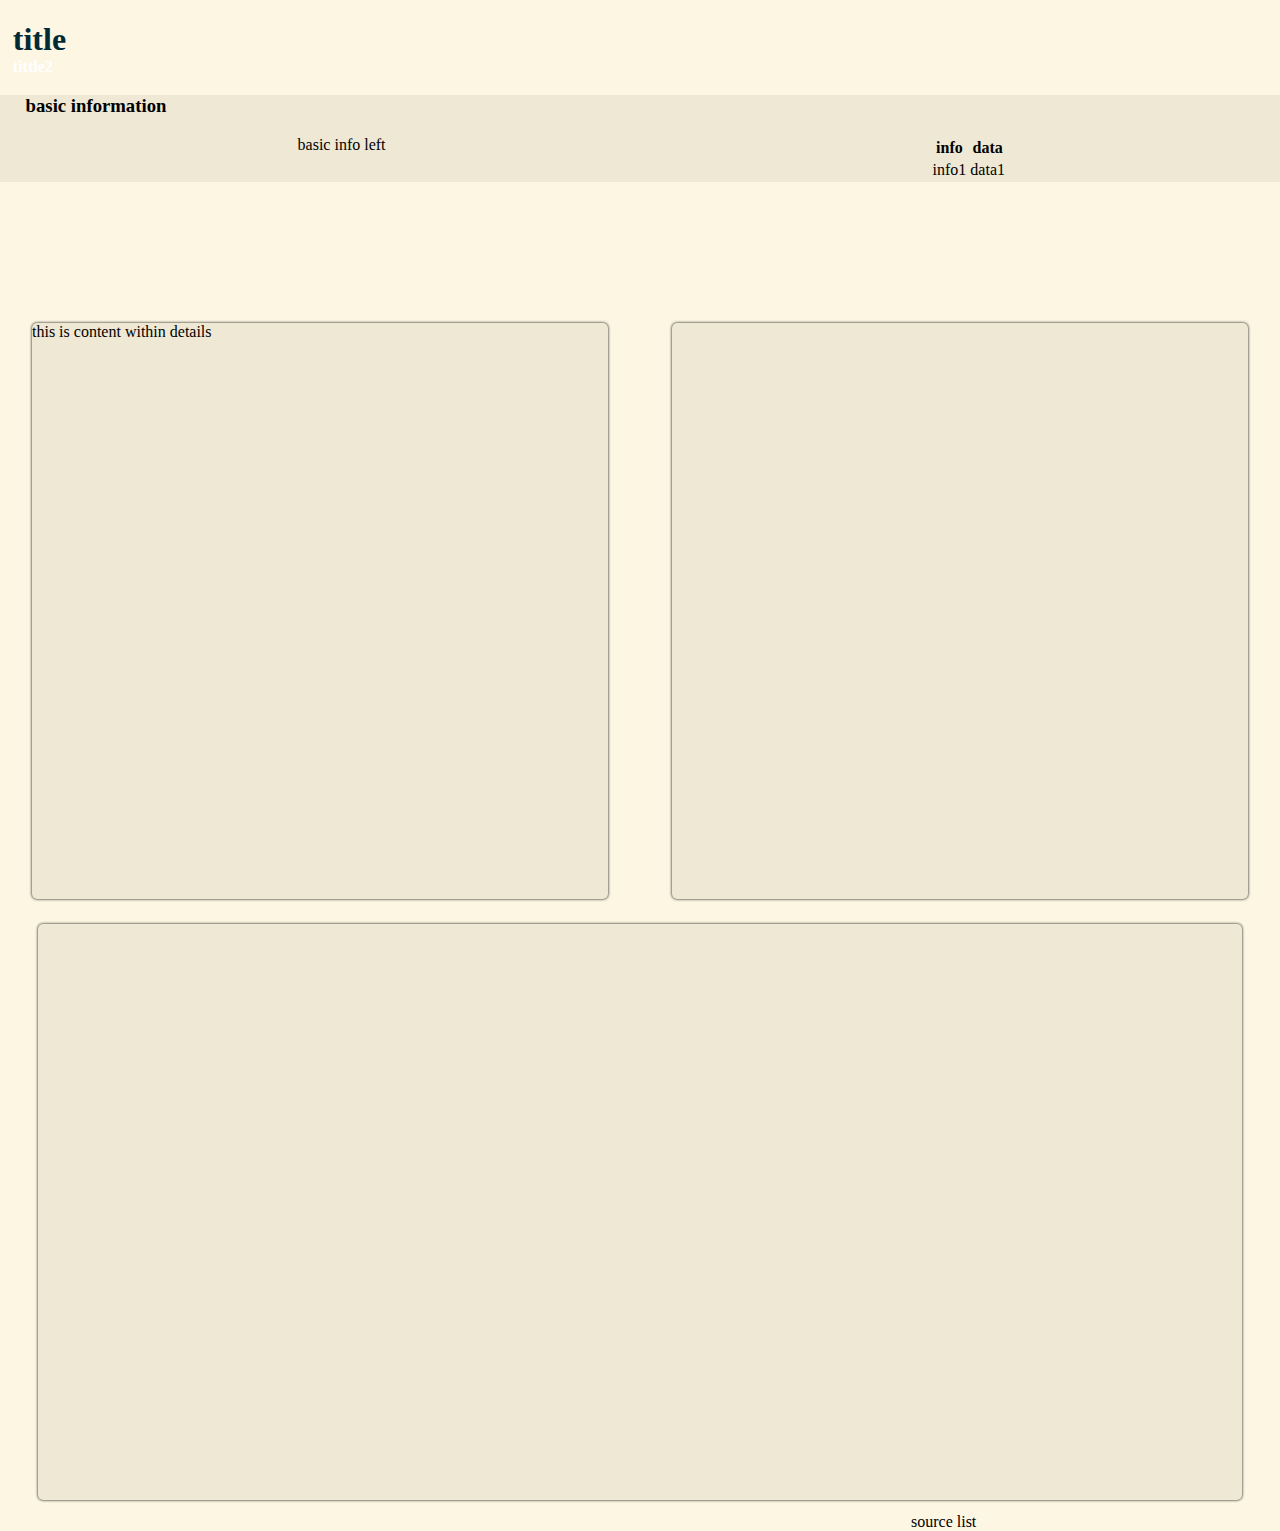
==== assignment1.7/index.html @ 3f38c179 "first commit" ====
<!DOCTYPE html>
<html lang="en">
<head>
    <meta charset="UTF-8">
    <meta name="viewport" content="width=device-width, initial-scale=1.0">
    <link rel="stylesheet" href="style.css">
    <title></title>
</head>
<body>
    <header>
        <h1>title</h1>
        <h4>tittle2</h4>
    </header>
    <section class="ribben-section">
        <h3>basic information</h3>
        <div class="flex-container">
            <div class="flex-content">
            <!--taxt left-->
            basic info left
            </div>
            <div class="flex-content">
                <!--Table Right-->
                <table>
                    <tr>
                    <th>info</th><th>data</th>
                    </tr>
                    <tr>
                    <td>info1</td><td>data1</td>
                    </tr>
                </table>
            </div>
        </div>
    </section>
    <section class="flex-container" id="details">
        <!--more details-->
        <article class="flex-content">
            this is content within details
        </article>
        <article class="flex-content">
            
        </article>
        <article class="flex-content" id="widthDouble">
            
        </article>
    </section>
    <section class="flex-container">
        <!--Photos-->
        <img src="" alt="" class="flex-content">
    </section>
    <footer>
        <div class="flex-container">
            <div class="flex-content">

            </div>
            <div class="flex-content">
                source list
            </div>
        </div>
    </footer>
</body>
</html>
---- assignment1.7/style.css ----
:root {
 --color-bg: #fdf6e3;
 --color-bg-alt: #eee8d5;
 --color-h-main:#002b36;
 --color-h-sec:#ffffff;
 --color-tx-main:#ffffff;
 --color-tx-highlight:#ffffff;
}

body{
    background-color: var(--color-bg);
    margin: 0%;
}


header {
    padding-left: 1%;
    background-color: var(--color-bg);
}
header h1 {
    color: var(--color-h-main);
    margin-bottom: 0%;

}
header h4 {
    color: var(--color-h-sec);
    margin: 0%;
}


.ribben-section {
    background-color: var(--color-bg-alt);
    padding-left: 2%;
    margin-bottom: 10%;
}

.flex-container{
    display: flex;
    flex-wrap: wrap;
    flex:   auto;
    justify-content:space-around;
}

article {
    background-color: var(--color-bg-alt);
    border-radius: 5px;
    height: 45vw;
    width: 45vw;
    margin: 1%;
    box-shadow: 0 0 3px black;
}

article:hover {
    transform: scale(1.05);
    transition: transform 0.5s;
}

#widthDouble {
    width: 94vw;
}
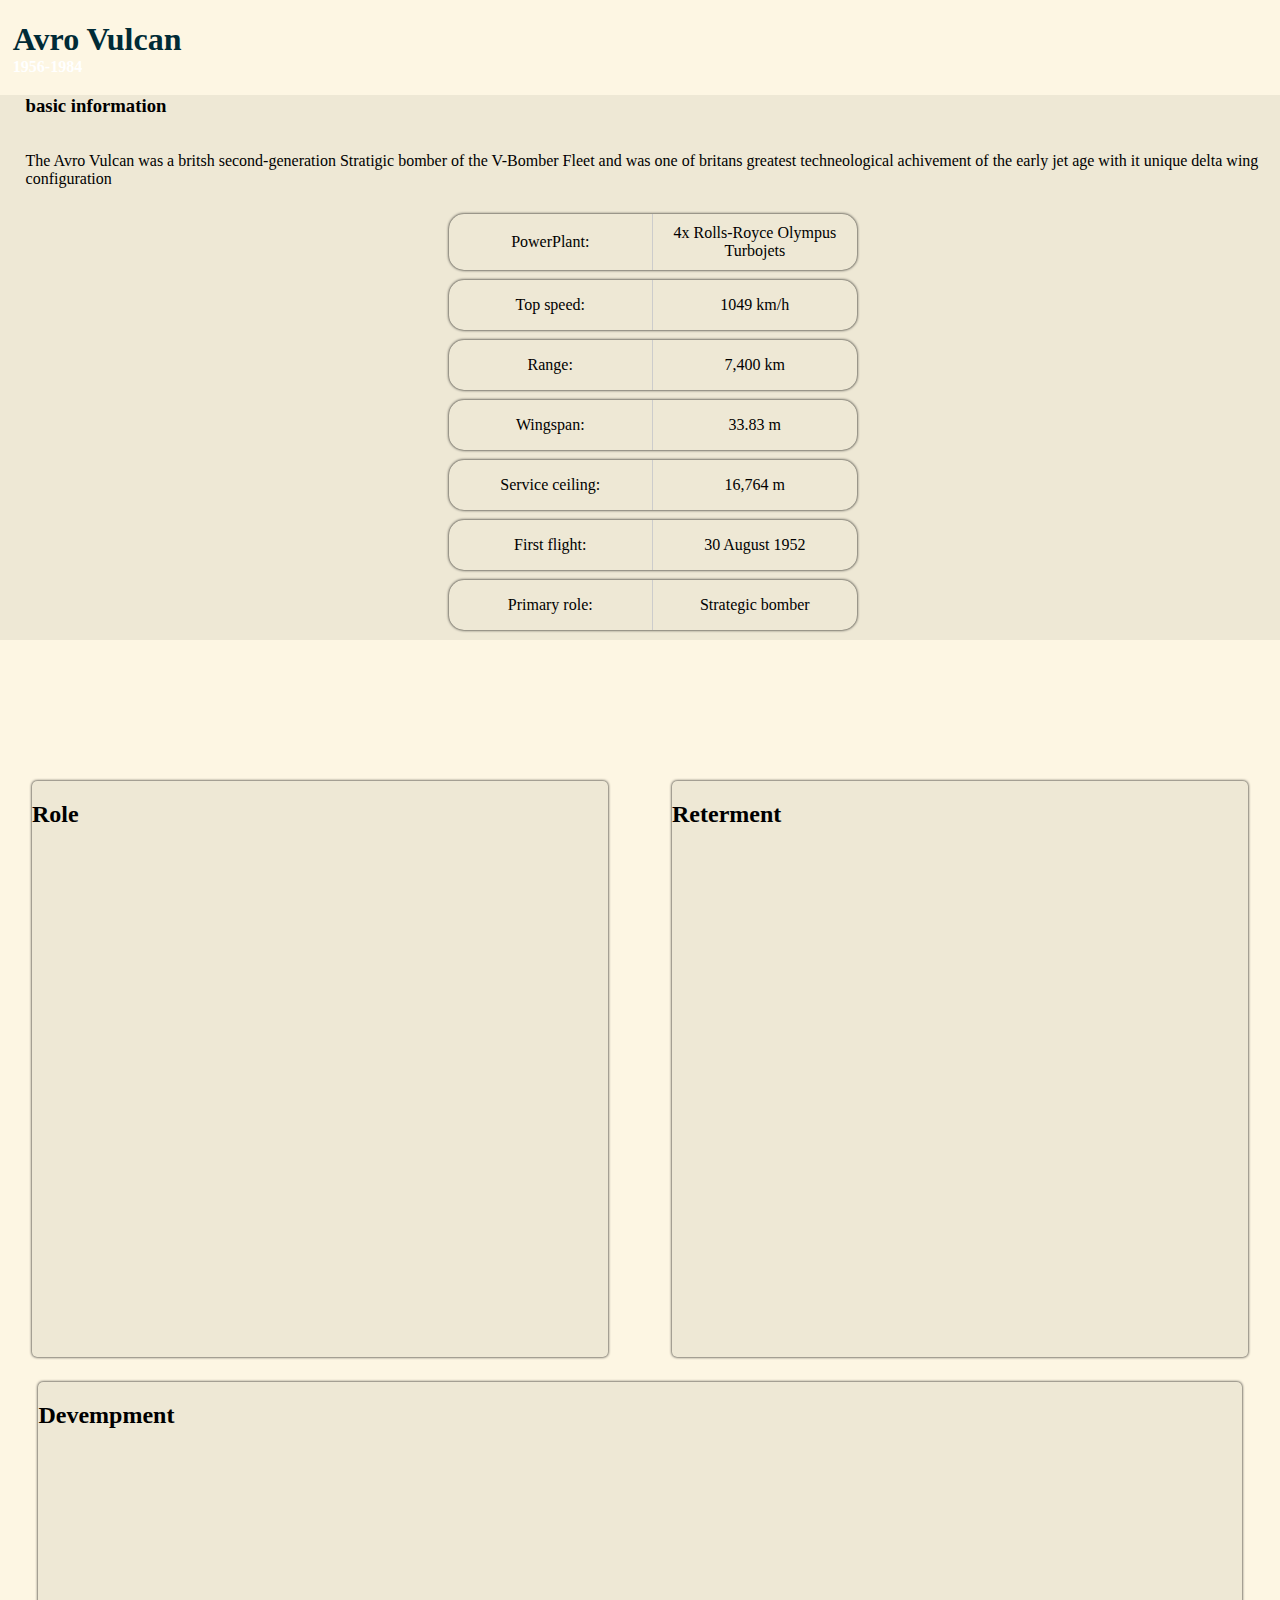
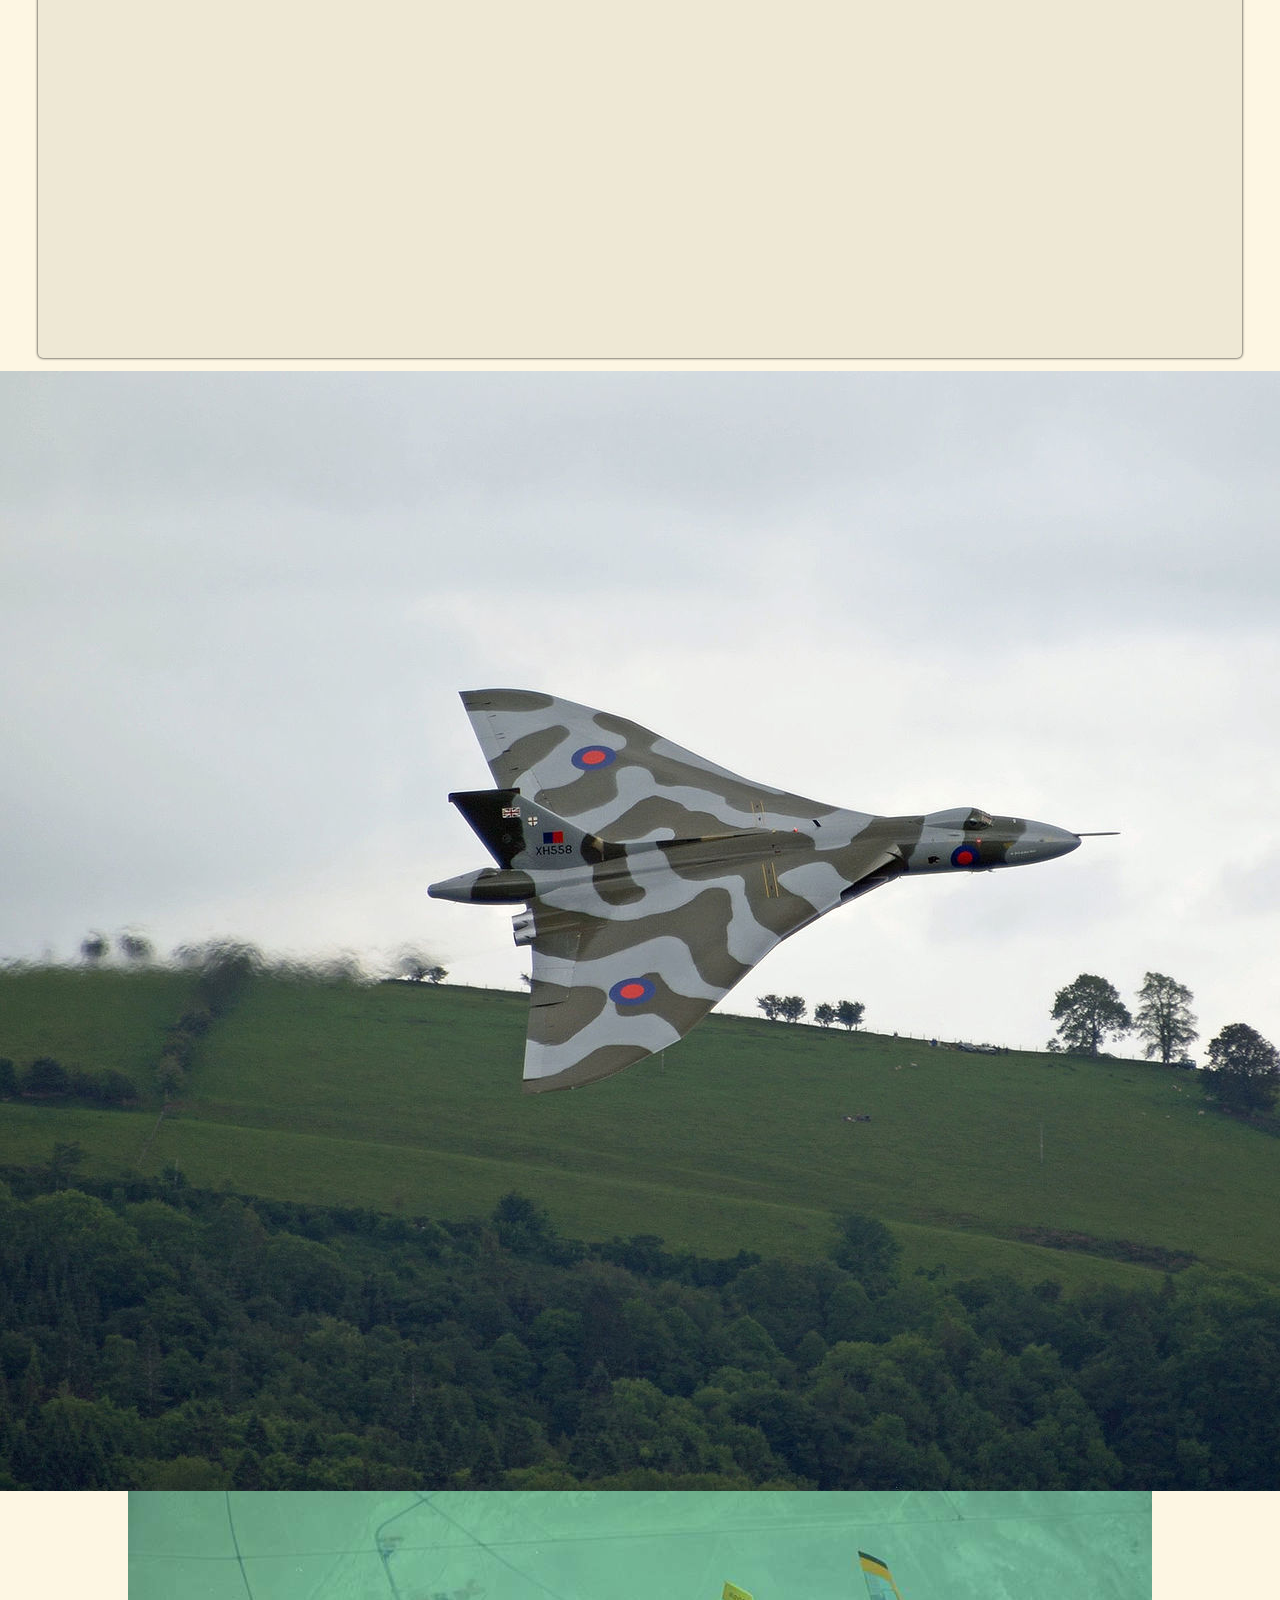
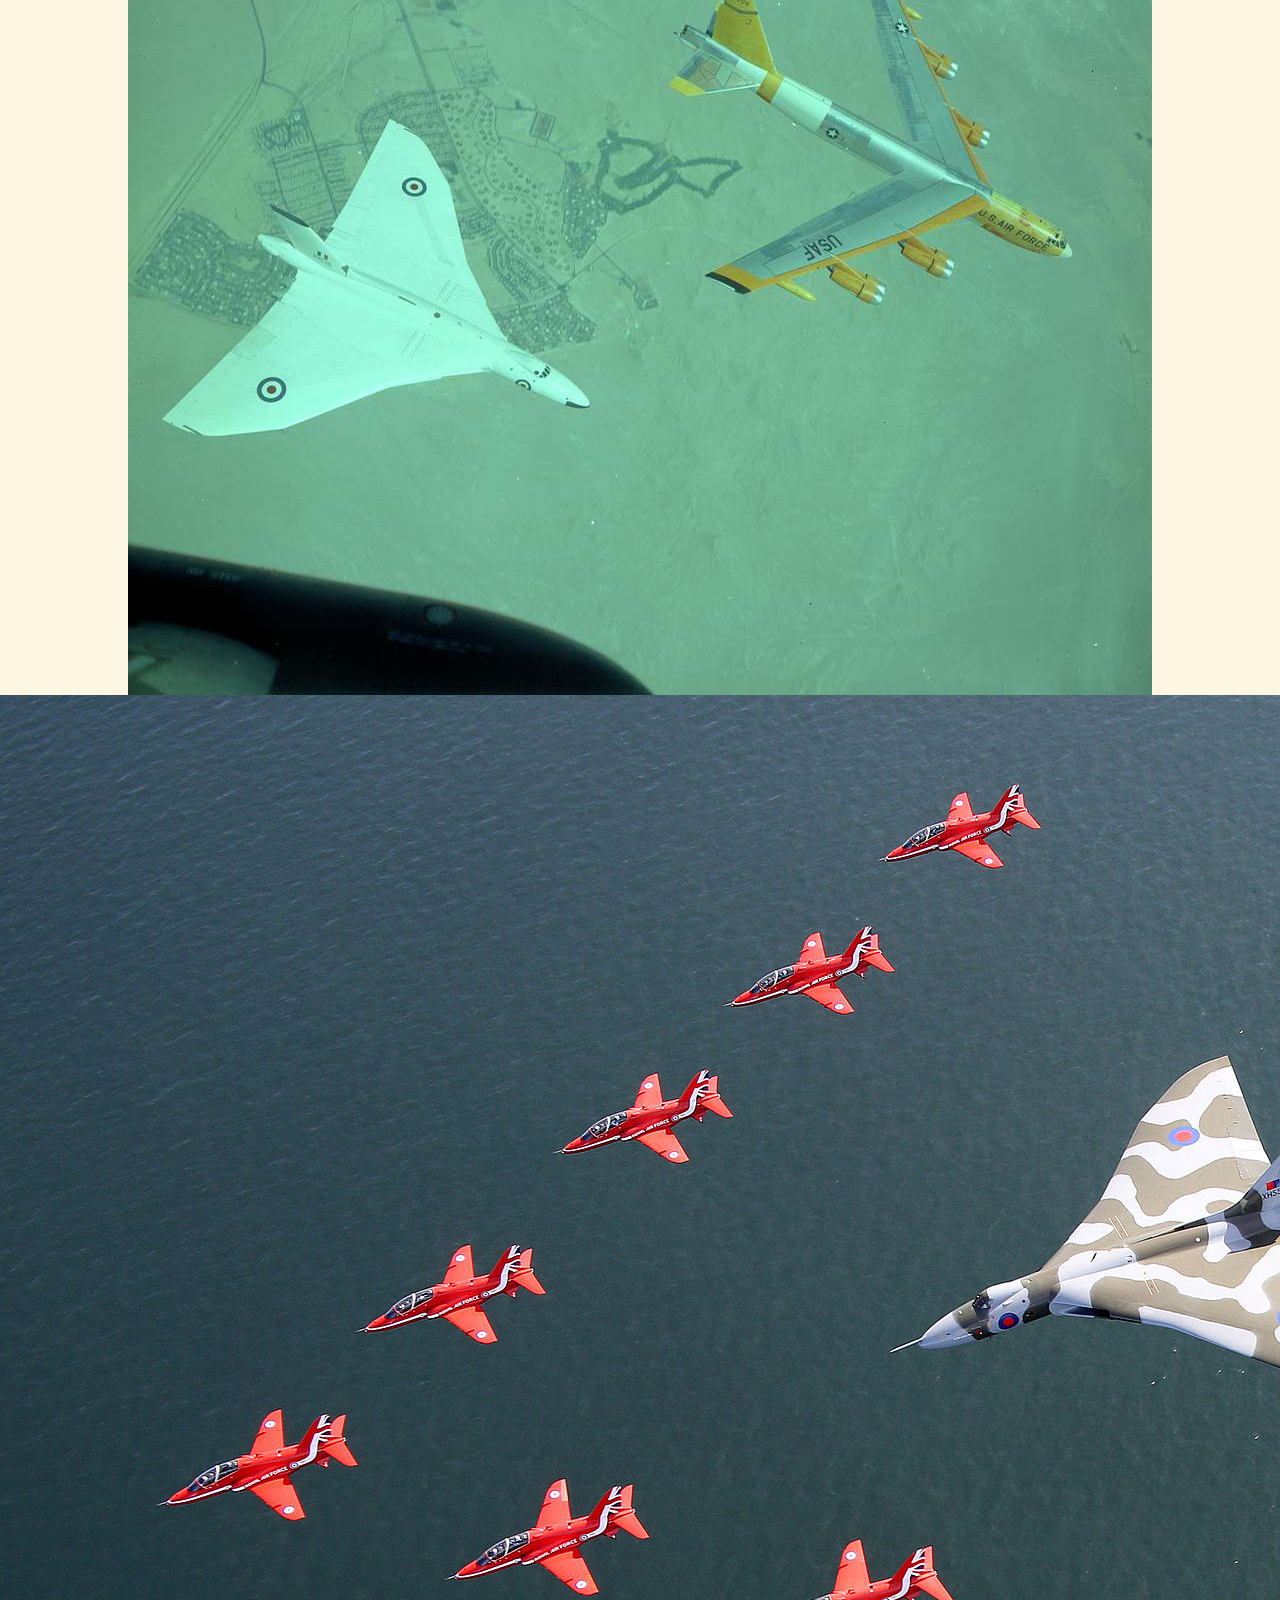
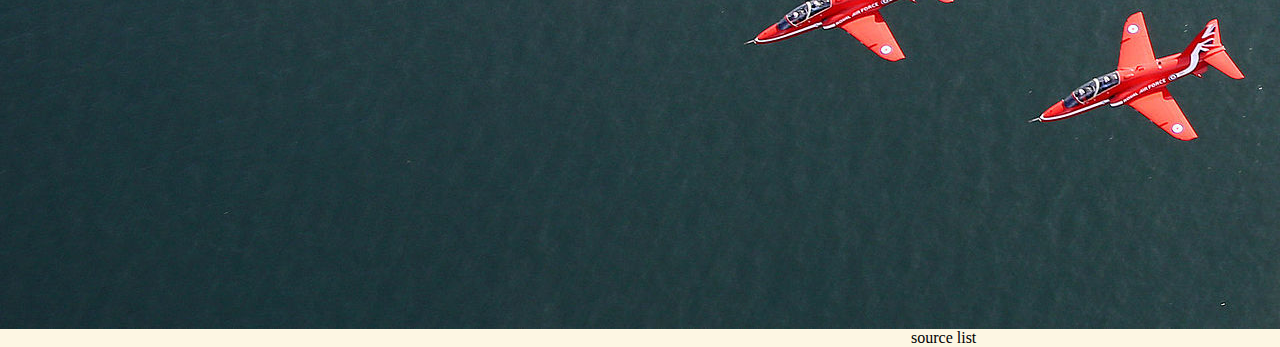
==== commit 9621b4e9: "Updated Credits" ====
--- a/assignment1.7/index.html
+++ b/assignment1.7/index.html
@@ -8,44 +8,71 @@
 </head>
 <body>
     <header>
-        <h1>title</h1>
-        <h4>tittle2</h4>
+        <h1>Avro Vulcan</h1>
+        <h4>1956-1984</h4>
     </header>
     <section class="ribben-section">
         <h3>basic information</h3>
         <div class="flex-container">
             <div class="flex-content">
             <!--taxt left-->
-            basic info left
+            <p>The Avro Vulcan was a britsh second-generation Stratigic bomber of the V-Bomber Fleet and was one of britans greatest techneological achivement of the early jet age with it unique delta wing configuration </p>
             </div>
             <div class="flex-content">
                 <!--Table Right-->
                 <table>
                     <tr>
-                    <th>info</th><th>data</th>
+                        <td>PowerPlant:</td>
+                        <td>4x Rolls-Royce Olympus Turbojets</td>
                     </tr>
                     <tr>
-                    <td>info1</td><td>data1</td>
+                        <td>Top speed:</td>
+                        <td>1049 km/h</td>
+                    </tr>
+                    <tr>
+                        <td>Range:</td>
+                        <td>7,400 km</td>
+                    </tr>
+                    <tr>
+                        <td>Wingspan:</td>
+                        <td>33.83 m</td>
+                    </tr>
+                    <tr>
+                        <td>Service ceiling:</td>
+                        <td>16,764 m</td>
+                    </tr>
+                    <tr>
+                        <td>First flight:</td>
+                        <td>30 August 1952</td>
+                    </tr>
+                    <tr>
+                        <td>Primary role:</td>
+                        <td>Strategic bomber</td>
                     </tr>
                 </table>
+                
             </div>
         </div>
     </section>
     <section class="flex-container" id="details">
         <!--more details-->
         <article class="flex-content">
-            this is content within details
+            <h2>Role</h2>
         </article>
         <article class="flex-content">
-            
+            <h2>Reterment</h2>
+
         </article>
         <article class="flex-content" id="widthDouble">
-            
+            <h2>Devempment</h2>
+
         </article>
     </section>
     <section class="flex-container">
         <!--Photos-->
-        <img src="" alt="" class="flex-content">
+        <img src="images/gallery/valcan_flyby.jpg" alt="A Avro valcan flying over the ground" class="flex-content">
+        <img src="images/gallery/valcan_b52_.jpg" alt="A Avro valcan flying in formation with a B52" class="flex-content">
+        <img src="images/gallery/red_arrow_vulcan.jpg" alt="A Avro valcan flying in formation with the red arrow's Bae Hawks" class="flex-content">
     </section>
     <footer>
         <div class="flex-container">
--- a/assignment1.7/style.css
+++ b/assignment1.7/style.css
@@ -27,7 +27,6 @@
     margin: 0%;
 }
 
-
 .ribben-section {
     background-color: var(--color-bg-alt);
     padding-left: 2%;
@@ -41,6 +40,38 @@
     justify-content:space-around;
 }
 
+table {
+    border-collapse: separate;
+    border-spacing: 0 10px; 
+    width: 100%;
+
+}
+
+td {
+    border: none;
+    padding: 10px 20px;
+    width: 50%;
+    text-align: center;
+}
+
+tr {
+    border-radius: 15px;
+    background-color: transparent;
+    margin-bottom: 10px;
+    height: 50px;
+    box-shadow: 0 0 3px black;
+    transition: transform 0.5s;
+}
+
+tr:hover {
+    transform: scale(1.05);
+}
+
+tr td:first-child {
+    border-right: 1px solid #ccc;
+}
+
+
 article {
     background-color: var(--color-bg-alt);
     border-radius: 5px;
@@ -48,11 +79,12 @@
     width: 45vw;
     margin: 1%;
     box-shadow: 0 0 3px black;
+    transition: transform 0.5s;
+
 }
 
 article:hover {
     transform: scale(1.05);
-    transition: transform 0.5s;
 }
 
 #widthDouble {
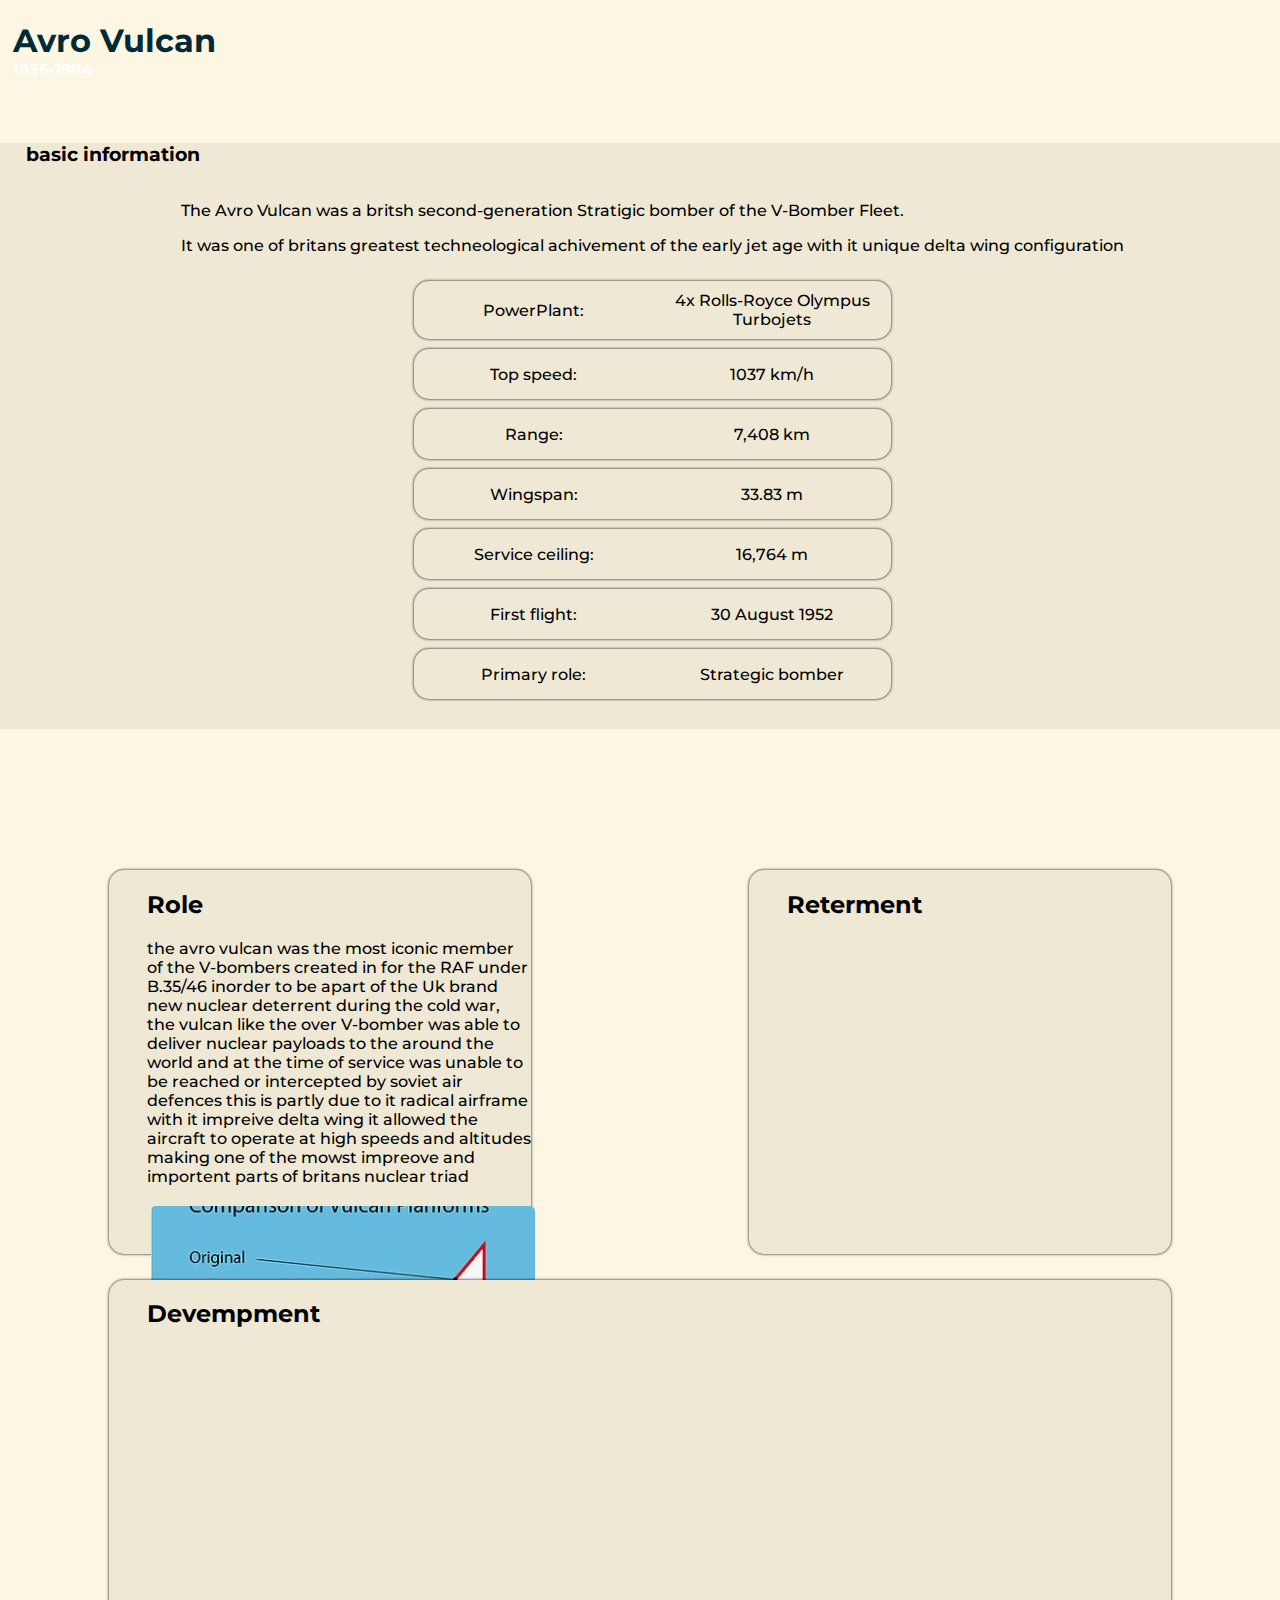
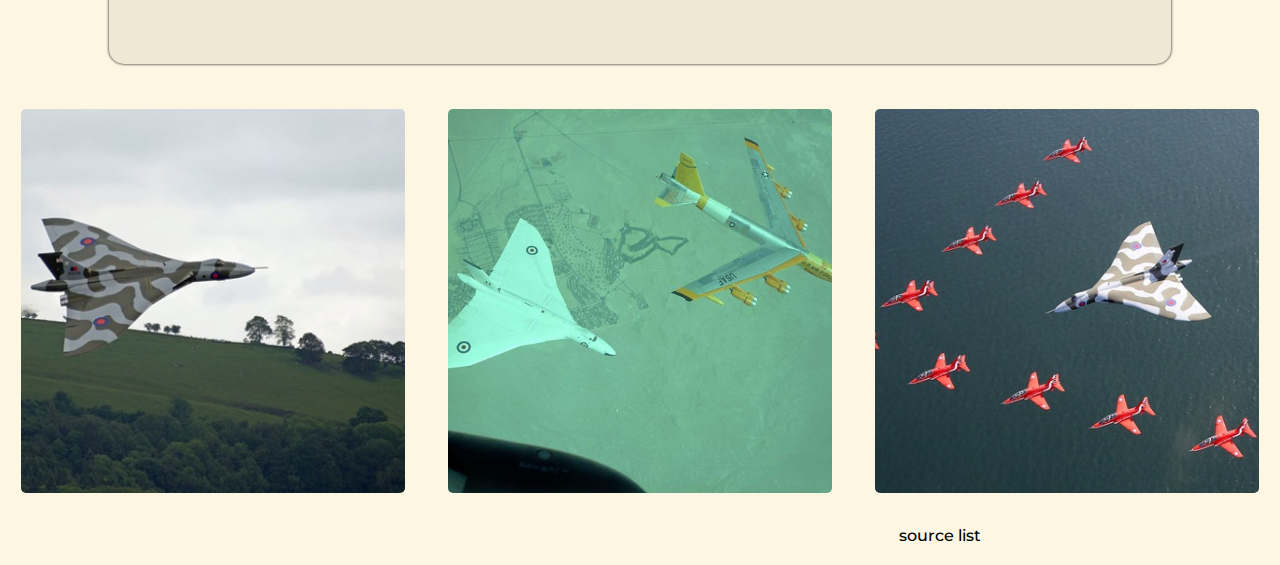
==== commit 60bbdd1b: "added role" ====
--- a/assignment1.7/index.html
+++ b/assignment1.7/index.html
@@ -4,19 +4,24 @@
     <meta charset="UTF-8">
     <meta name="viewport" content="width=device-width, initial-scale=1.0">
     <link rel="stylesheet" href="style.css">
+    <link rel="preconnect" href="https://fonts.googleapis.com">
+    <link rel="preconnect" href="https://fonts.gstatic.com" crossorigin>
+    <link href="https://fonts.googleapis.com/css2?family=Montserrat:ital,wght@0,100..900;1,100..900&display=swap" rel="stylesheet">
     <title></title>
 </head>
 <body>
     <header>
         <h1>Avro Vulcan</h1>
         <h4>1956-1984</h4>
+
     </header>
     <section class="ribben-section">
         <h3>basic information</h3>
         <div class="flex-container">
             <div class="flex-content">
             <!--taxt left-->
-            <p>The Avro Vulcan was a britsh second-generation Stratigic bomber of the V-Bomber Fleet and was one of britans greatest techneological achivement of the early jet age with it unique delta wing configuration </p>
+            <p>The Avro Vulcan was a britsh second-generation Stratigic bomber of the V-Bomber Fleet.</p>
+            <p> It was one of britans greatest techneological achivement of the early jet age with it unique delta wing configuration </p>
             </div>
             <div class="flex-content">
                 <!--Table Right-->
@@ -27,11 +32,11 @@
                     </tr>
                     <tr>
                         <td>Top speed:</td>
-                        <td>1049 km/h</td>
+                        <td>1037 km/h</td>
                     </tr>
                     <tr>
                         <td>Range:</td>
-                        <td>7,400 km</td>
+                        <td>7,408 km</td>
                     </tr>
                     <tr>
                         <td>Wingspan:</td>
@@ -51,6 +56,8 @@
                     </tr>
                 </table>
                 
+<!--   source BAESytems https://www.baesystems.com/en/heritage/avro----vulcan#:~:text=The%20A.V.,some%20as%20the%20riskiest%20option.  -->
+
             </div>
         </div>
     </section>
@@ -58,6 +65,9 @@
         <!--more details-->
         <article class="flex-content">
             <h2>Role</h2>
+            <p>the avro vulcan was the most iconic member of the V-bombers created in for the RAF under B.35/46 inorder to be apart of the Uk brand new nuclear deterrent during the cold war, the vulcan like the over V-bomber was able to deliver nuclear payloads to the around the world and at the time of service was unable to be reached or intercepted by soviet air defences this is partly due to it radical airframe with it impreive delta wing it allowed the aircraft to operate at high speeds and altitudes making one of the mowst impreove and importent parts of britans nuclear triad</p>
+            <img src="images/valcan_wing.jpg" alt="a image of the delta wing of the avro vulcan">
+
         </article>
         <article class="flex-content">
             <h2>Reterment</h2>
@@ -70,10 +80,10 @@
     </section>
     <section class="flex-container">
         <!--Photos-->
-        <img src="images/gallery/valcan_flyby.jpg" alt="A Avro valcan flying over the ground" class="flex-content">
-        <img src="images/gallery/valcan_b52_.jpg" alt="A Avro valcan flying in formation with a B52" class="flex-content">
-        <img src="images/gallery/red_arrow_vulcan.jpg" alt="A Avro valcan flying in formation with the red arrow's Bae Hawks" class="flex-content">
-    </section>
+        <img src="images/gallery/valcan_flyby.jpg" alt="An Avro Vulcan flying over the ground" class="flex-content">
+        <img src="images/gallery/valcan_b52.jpg" alt="An Avro Vulcan flying in formation with a B-52" class="flex-content">
+        <img src="images/gallery/red_arrow_vulcan.jpg" alt="An Avro Vulcan flying in formation with the Red Arrows' BAE Hawks" class="flex-content">
+              </section>
     <footer>
         <div class="flex-container">
             <div class="flex-content">
--- a/assignment1.7/style.css
+++ b/assignment1.7/style.css
@@ -4,18 +4,24 @@
  --color-h-main:#002b36;
  --color-h-sec:#ffffff;
  --color-tx-main:#ffffff;
- --color-tx-highlight:#ffffff;
+ --color-tx-highlight:#f50909;
 }
+
+
 
 body{
     background-color: var(--color-bg);
     margin: 0%;
+    font-family: "Montserrat", sans-serif;
+    font-weight: 500;
+
 }
 
 
 header {
     padding-left: 1%;
     background-color: var(--color-bg);
+    margin-bottom: 5%;
 }
 header h1 {
     color: var(--color-h-main);
@@ -36,8 +42,9 @@
 .flex-container{
     display: flex;
     flex-wrap: wrap;
-    flex:   auto;
+    flex-direction: row;
     justify-content:space-around;
+    padding-bottom: 20px;
 }
 
 table {
@@ -67,19 +74,15 @@
     transform: scale(1.05);
 }
 
-tr td:first-child {
-    border-right: 1px solid #ccc;
-}
-
-
 article {
     background-color: var(--color-bg-alt);
-    border-radius: 5px;
-    height: 45vw;
-    width: 45vw;
+    border-radius: 15px;
+    height: 30vw;
+    width: 30vw;
     margin: 1%;
     box-shadow: 0 0 3px black;
     transition: transform 0.5s;
+    padding-left: 3%;
 
 }
 
@@ -88,5 +91,46 @@
 }
 
 #widthDouble {
-    width: 94vw;
+    width: 80vw;
+}
+
+
+img {
+    border-radius: 15px;
+    height: 30vw;
+    width: 30vw;
+    margin: 1%;
+    object-fit: cover;
+    border-radius: 5px;    
+    transition: transform 0.5s;
+}
+
+img:hover {
+    transform: scale(1.05);
+}
+
+@media screen and (max-width: 600px) {
+    .flex-container{
+        flex-direction: column;
+    }
+
+    body {
+        /*center the divs within the body*/
+        display: flex; 
+        align-items: center;
+        flex-direction: column;
+
+    }
+
+    article, img,#widthDouble {
+        width: 70vw;
+        height: 70vw;
+        margin: 5%;
+    }
+
+    header {
+       text-align: center;
+    }
+
+    
 }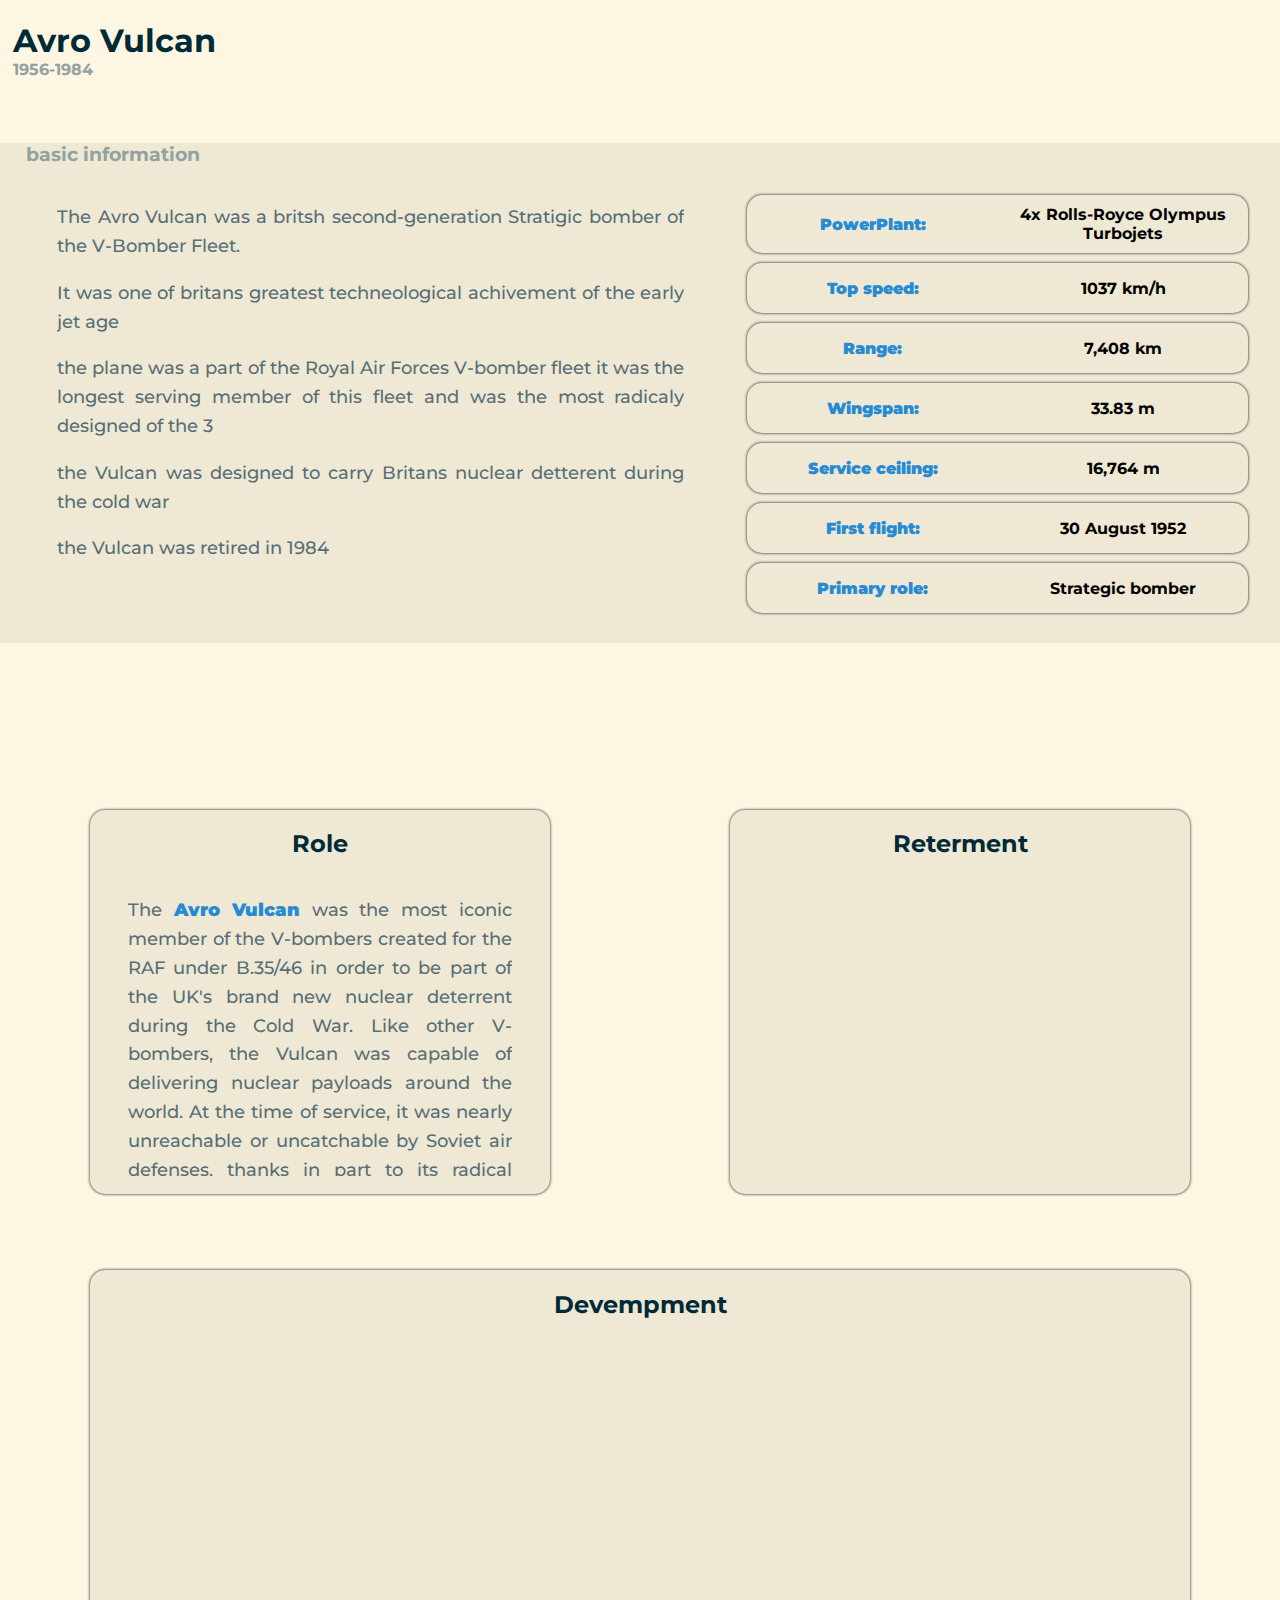
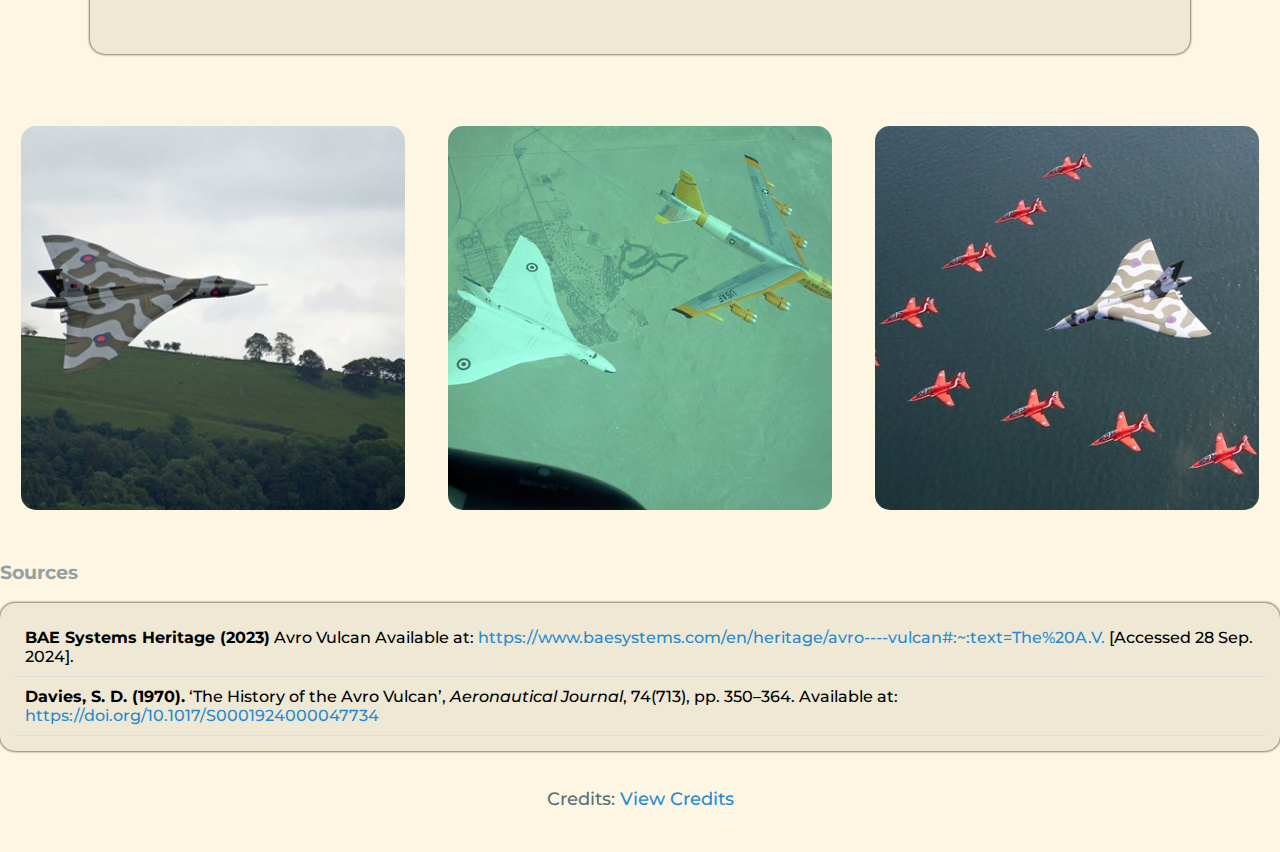
==== commit ead356a5: "added theme credit and added dark theme" ====
--- a/assignment1.7/index.html
+++ b/assignment1.7/index.html
@@ -3,11 +3,15 @@
 <head>
     <meta charset="UTF-8">
     <meta name="viewport" content="width=device-width, initial-scale=1.0">
+    <meta name="description" content="Informational Page about the Avro Vulcan">
+
     <link rel="stylesheet" href="style.css">
     <link rel="preconnect" href="https://fonts.googleapis.com">
     <link rel="preconnect" href="https://fonts.gstatic.com" crossorigin>
     <link href="https://fonts.googleapis.com/css2?family=Montserrat:ital,wght@0,100..900;1,100..900&display=swap" rel="stylesheet">
-    <title></title>
+
+    <title>Avro Vulcan</title>
+
 </head>
 <body>
     <header>
@@ -18,40 +22,48 @@
     <section class="ribben-section">
         <h3>basic information</h3>
         <div class="flex-container">
-            <div class="flex-content">
+            <div class="flex-content" id="basic-text">
             <!--taxt left-->
             <p>The Avro Vulcan was a britsh second-generation Stratigic bomber of the V-Bomber Fleet.</p>
-            <p> It was one of britans greatest techneological achivement of the early jet age with it unique delta wing configuration </p>
+            <p> It was one of britans greatest techneological achivement of the early jet age</p>
+
+            <p>the plane was a part of the Royal Air Forces V-bomber fleet it was the longest serving member of this fleet and was the most radicaly designed of the 3</p>
+
+            <p>the Vulcan was designed to carry Britans nuclear detterent during the cold war</p>
+
+            <p>the Vulcan was retired in 1984</p>
+
+
             </div>
             <div class="flex-content">
                 <!--Table Right-->
                 <table>
                     <tr>
-                        <td>PowerPlant:</td>
+                        <td class="highlight">PowerPlant:</td>
                         <td>4x Rolls-Royce Olympus Turbojets</td>
                     </tr>
                     <tr>
-                        <td>Top speed:</td>
+                        <td class="highlight">Top speed:</td>
                         <td>1037 km/h</td>
                     </tr>
                     <tr>
-                        <td>Range:</td>
+                        <td class="highlight">Range:</td>
                         <td>7,408 km</td>
                     </tr>
                     <tr>
-                        <td>Wingspan:</td>
+                        <td class="highlight">Wingspan:</td>
                         <td>33.83 m</td>
                     </tr>
                     <tr>
-                        <td>Service ceiling:</td>
+                        <td class="highlight">Service ceiling:</td>
                         <td>16,764 m</td>
                     </tr>
                     <tr>
-                        <td>First flight:</td>
+                        <td class="highlight">First flight:</td>
                         <td>30 August 1952</td>
                     </tr>
                     <tr>
-                        <td>Primary role:</td>
+                        <td class="highlight">Primary role:</td>
                         <td>Strategic bomber</td>
                     </tr>
                 </table>
@@ -62,14 +74,15 @@
         </div>
     </section>
     <section class="flex-container" id="details">
-        <!--more details-->
-        <article class="flex-content">
-            <h2>Role</h2>
-            <p>the avro vulcan was the most iconic member of the V-bombers created in for the RAF under B.35/46 inorder to be apart of the Uk brand new nuclear deterrent during the cold war, the vulcan like the over V-bomber was able to deliver nuclear payloads to the around the world and at the time of service was unable to be reached or intercepted by soviet air defences this is partly due to it radical airframe with it impreive delta wing it allowed the aircraft to operate at high speeds and altitudes making one of the mowst impreove and importent parts of britans nuclear triad</p>
-            <img src="images/valcan_wing.jpg" alt="a image of the delta wing of the avro vulcan">
-
-        </article>
-        <article class="flex-content">
+    <!--more details-->
+    <article class="flex-content">
+        <h2>Role</h2>
+        <p>
+            The <span class="highlight">Avro Vulcan</span> was the most iconic member of the V-bombers created for the RAF under B.35/46 in order to be part of the UK's brand new nuclear deterrent during the Cold War. Like other V-bombers, the Vulcan was capable of delivering nuclear payloads around the world. At the time of service, it was nearly unreachable or uncatchable by Soviet air defenses, thanks in part to its radical airframe and impressive delta wing, allowing the aircraft to operate at high speeds and altitudes. It became one of the most impressive and important parts of Britain's nuclear triad.
+        </p>
+    </article>
+    
+    <article class="flex-content">  
             <h2>Reterment</h2>
 
         </article>
@@ -78,21 +91,39 @@
 
         </article>
     </section>
-    <section class="flex-container">
+    <section class="flex-container" id="gallery">
         <!--Photos-->
         <img src="images/gallery/valcan_flyby.jpg" alt="An Avro Vulcan flying over the ground" class="flex-content">
         <img src="images/gallery/valcan_b52.jpg" alt="An Avro Vulcan flying in formation with a B-52" class="flex-content">
         <img src="images/gallery/red_arrow_vulcan.jpg" alt="An Avro Vulcan flying in formation with the Red Arrows' BAE Hawks" class="flex-content">
-              </section>
+    </section>
     <footer>
         <div class="flex-container">
             <div class="flex-content">
+                <h3>Sources</h3>
+                <ul class="source-list">
+                    <li>
+                        <strong>BAE Systems Heritage (2023)</strong>
+                        Avro Vulcan Available at: 
+                        <a href="https://www.baesystems.com/en/heritage/avro----vulcan#:~:text=The%20A.V." target="_blank" rel="noopener noreferrer">https://www.baesystems.com/en/heritage/avro----vulcan#:~:text=The%20A.V.</a>
 
+                        </a> [Accessed 28 Sep. 2024].
+                    </li>
+                    <li>
+                        <strong>Davies, S. D. (1970).</strong>
+                        ‘The History of the Avro Vulcan’, <em>Aeronautical Journal</em>, 74(713), pp. 350–364. Available at: 
+                        <a href="https://doi.org/10.1017/S0001924000047734" target="_blank" rel="noopener noreferrer">https://doi.org/10.1017/S0001924000047734</a>
+                    </li>
+                </ul>
+                
             </div>
             <div class="flex-content">
-                source list
+                <p>Credits: 
+                    <a href="https://github.com/AaronF86/cs101/blob/main/assignment1.7/CREDITS.md" target="_blank" rel="noopener noreferrer">View Credits</a>
+                </p>
             </div>
         </div>
     </footer>
+    
 </body>
 </html>--- a/assignment1.7/style.css
+++ b/assignment1.7/style.css
@@ -1,36 +1,93 @@
 :root {
- --color-bg: #fdf6e3;
- --color-bg-alt: #eee8d5;
- --color-h-main:#002b36;
- --color-h-sec:#ffffff;
- --color-tx-main:#ffffff;
- --color-tx-highlight:#f50909;
-}
-
-
-
-body{
+    --color-bg: #fdf6e3;          
+    --color-bg-alt: #eee8d5;      
+    --color-h-main: #002b36;      
+    --color-h-sec: #93a1a1;       
+    --color-tx-main: #586e75;     
+    --color-tx-highlight: #268bd2;
+    --color-tx-highlight2: #cb4b16;
+    --color-link-hover: #005f73;   
+    --color-card-bg: #ffffff;      
+    --color-card-bg-dark: #073642; 
+
+    --border-radius: 15px;        
+    --box-shadow: 0 0 3px black; 
+    --transition-time: 0.5s;      
+}
+
+@media (prefers-color-scheme: dark) {
+    :root {
+        --color-bg: #002b36;       
+        --color-bg-alt: #073642;     
+        --color-h-main: #fdf6e3;     
+        --color-h-sec: #93a1a1;      
+        --color-tx-main: #93a1a1;    
+        --color-link-hover: #e0fbfc;  
+        --color-card-bg: #073642;     
+        --color-card-bg-dark: #002b36; 
+
+        --box-shadow: 0 0 5px white;  
+    }
+}
+
+body {
     background-color: var(--color-bg);
-    margin: 0%;
+    margin: 0;
     font-family: "Montserrat", sans-serif;
     font-weight: 500;
-
-}
-
+}
+
+p {
+    font-size: clamp(8px, 1.5vw, 18px);
+    line-height: 1.6;
+    text-align: justify;
+    overflow: auto;
+    color: var(--color-tx-main);
+}
+
+h1, h2 {
+    color: var(--color-h-main);
+}
+
+h3, h4 {
+    color: var(--color-h-sec);
+}
+
+.highlight {
+    color: var(--color-tx-highlight); 
+    font-weight: 900;
+}
+
+a {
+    color: var(--color-tx-highlight); 
+    text-decoration: none; 
+}
+
+a:hover {
+    text-decoration: underline; 
+    color: var(--color-link-hover);
+}
+
+img {
+    max-width: 100%;
+    height: auto;
+    transition: transform var(--transition-time);
+}
 
 header {
     padding-left: 1%;
     background-color: var(--color-bg);
     margin-bottom: 5%;
 }
+
 header h1 {
     color: var(--color-h-main);
-    margin-bottom: 0%;
-
-}
+    margin-bottom: 0;
+}
+
 header h4 {
     color: var(--color-h-sec);
-    margin: 0%;
+    margin: 0;
 }
 
 .ribben-section {
@@ -39,19 +96,24 @@
     margin-bottom: 10%;
 }
 
-.flex-container{
+#basic-text {
+    width: 50%;
+}
+
+.flex-container {
     display: flex;
     flex-wrap: wrap;
     flex-direction: row;
-    justify-content:space-around;
+    justify-content: space-around;
     padding-bottom: 20px;
+    width: 100%;
 }
 
 table {
     border-collapse: separate;
-    border-spacing: 0 10px; 
+    border-spacing: 0 10px;
     width: 100%;
-
+    font-weight: 700;
 }
 
 td {
@@ -62,28 +124,34 @@
 }
 
 tr {
-    border-radius: 15px;
+    border-radius: var(--border-radius);
     background-color: transparent;
     margin-bottom: 10px;
     height: 50px;
-    box-shadow: 0 0 3px black;
-    transition: transform 0.5s;
+    box-shadow: var(--box-shadow);
+    transition: transform var(--transition-time);
 }
 
 tr:hover {
     transform: scale(1.05);
 }
 
+#details article {
+    display: flex;
+    text-align: center;
+    flex-direction: column;
+    margin: 3%;
+}
+
 article {
     background-color: var(--color-bg-alt);
-    border-radius: 15px;
+    border-radius: var(--border-radius);
     height: 30vw;
     width: 30vw;
-    margin: 1%;
-    box-shadow: 0 0 3px black;
-    transition: transform 0.5s;
+    box-shadow: var(--box-shadow);
+    transition: transform var(--transition-time);
     padding-left: 3%;
-
+    padding-right: 3%;
 }
 
 article:hover {
@@ -94,43 +162,56 @@
     width: 80vw;
 }
 
-
-img {
-    border-radius: 15px;
+#gallery img {
+    border-radius: var(--border-radius);
     height: 30vw;
     width: 30vw;
     margin: 1%;
     object-fit: cover;
-    border-radius: 5px;    
-    transition: transform 0.5s;
-}
-
-img:hover {
+    transition: transform var(--transition-time);
+}
+
+#gallery img:hover {
     transform: scale(1.05);
 }
 
-@media screen and (max-width: 600px) {
-    .flex-container{
+.source-list {
+    list-style-type: none;
+    background-color: var(--color-bg-alt); 
+    border-radius: var(--border-radius); 
+    box-shadow: var(--box-shadow); 
+    padding: 15px; 
+}
+
+.source-list li {
+    padding: 10px; 
+    border-bottom: 1px solid #ddd; 
+}
+
+@media screen and (max-width: 720px) {
+    .flex-container {
         flex-direction: column;
     }
 
     body {
-        /*center the divs within the body*/
-        display: flex; 
+        display: flex;
         align-items: center;
         flex-direction: column;
-
-    }
-
-    article, img,#widthDouble {
+    }
+
+    p {
+        font-size: clamp(10%, 4vw, 18px);
+    }
+
+    article,
+    img,
+    #widthDouble {
         width: 70vw;
         height: 70vw;
         margin: 5%;
     }
 
     header {
-       text-align: center;
-    }
-
-    
-}+        text-align: center;
+    }
+}
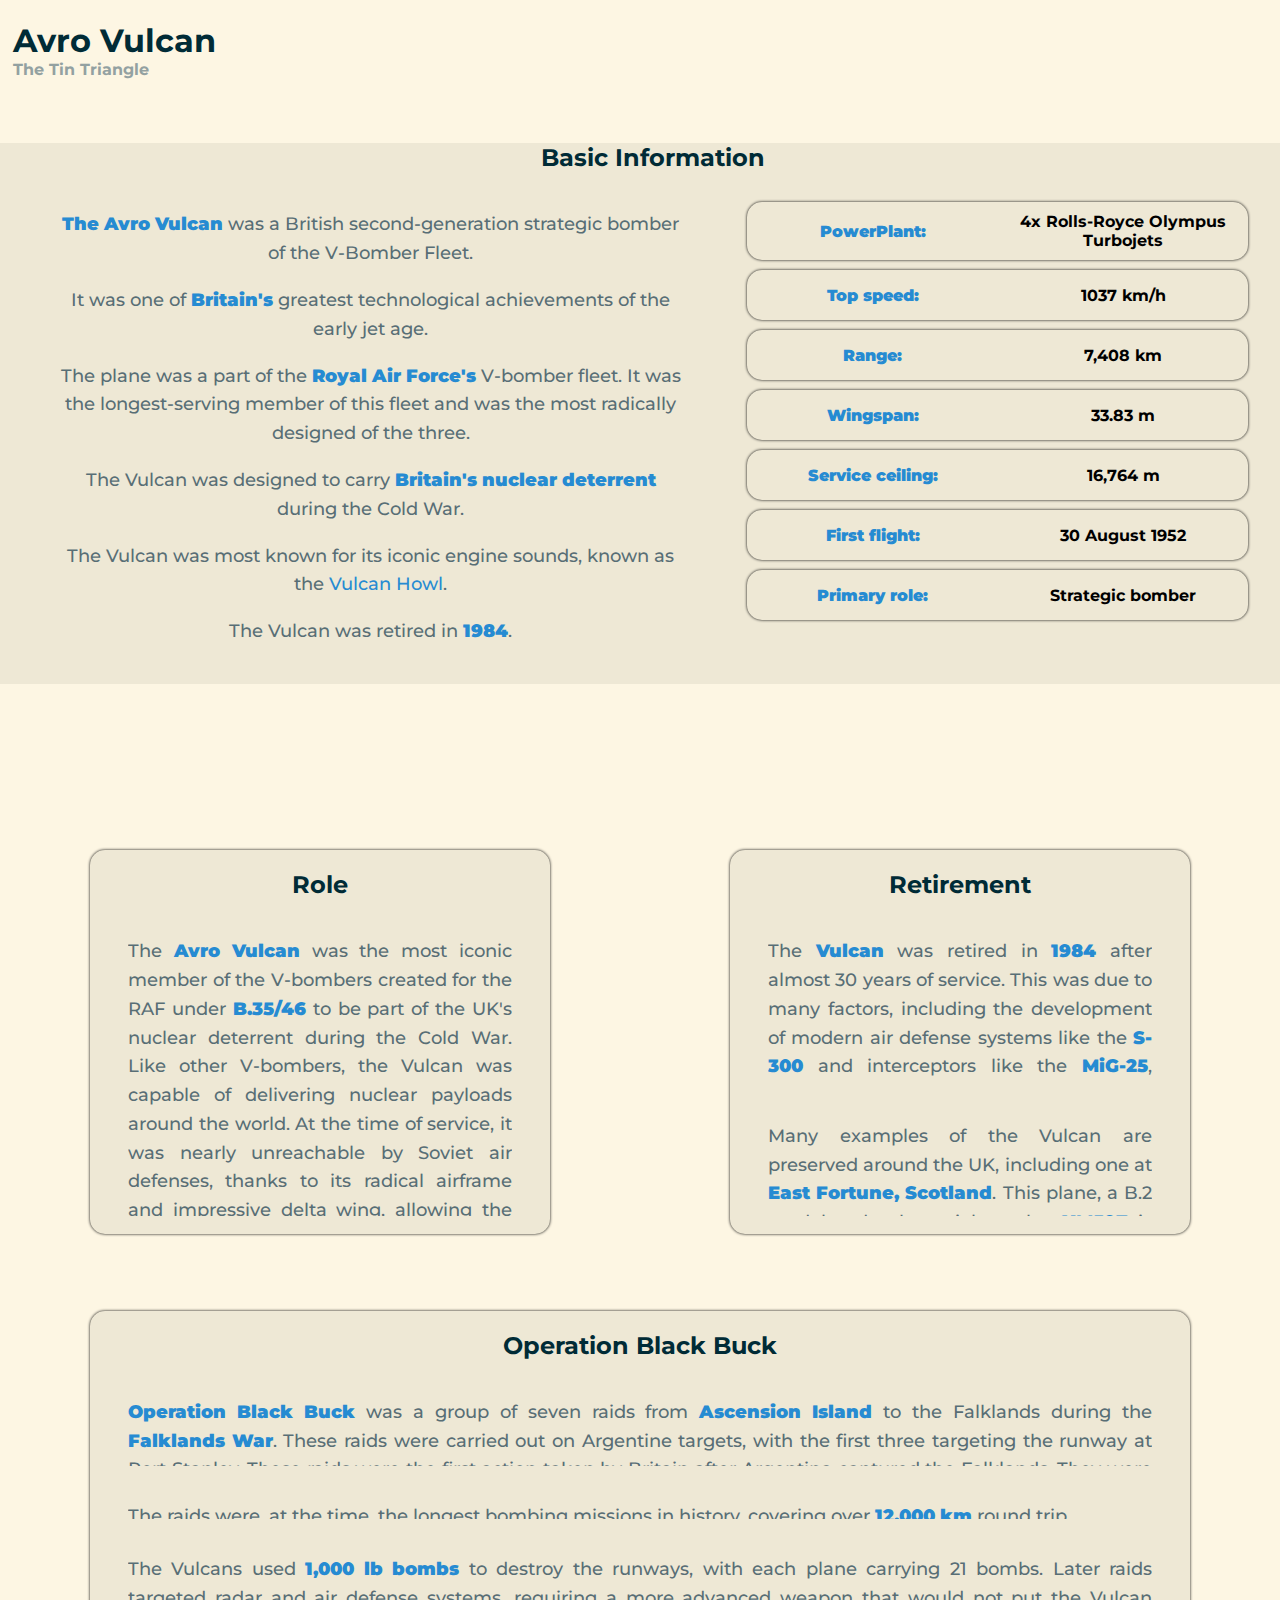
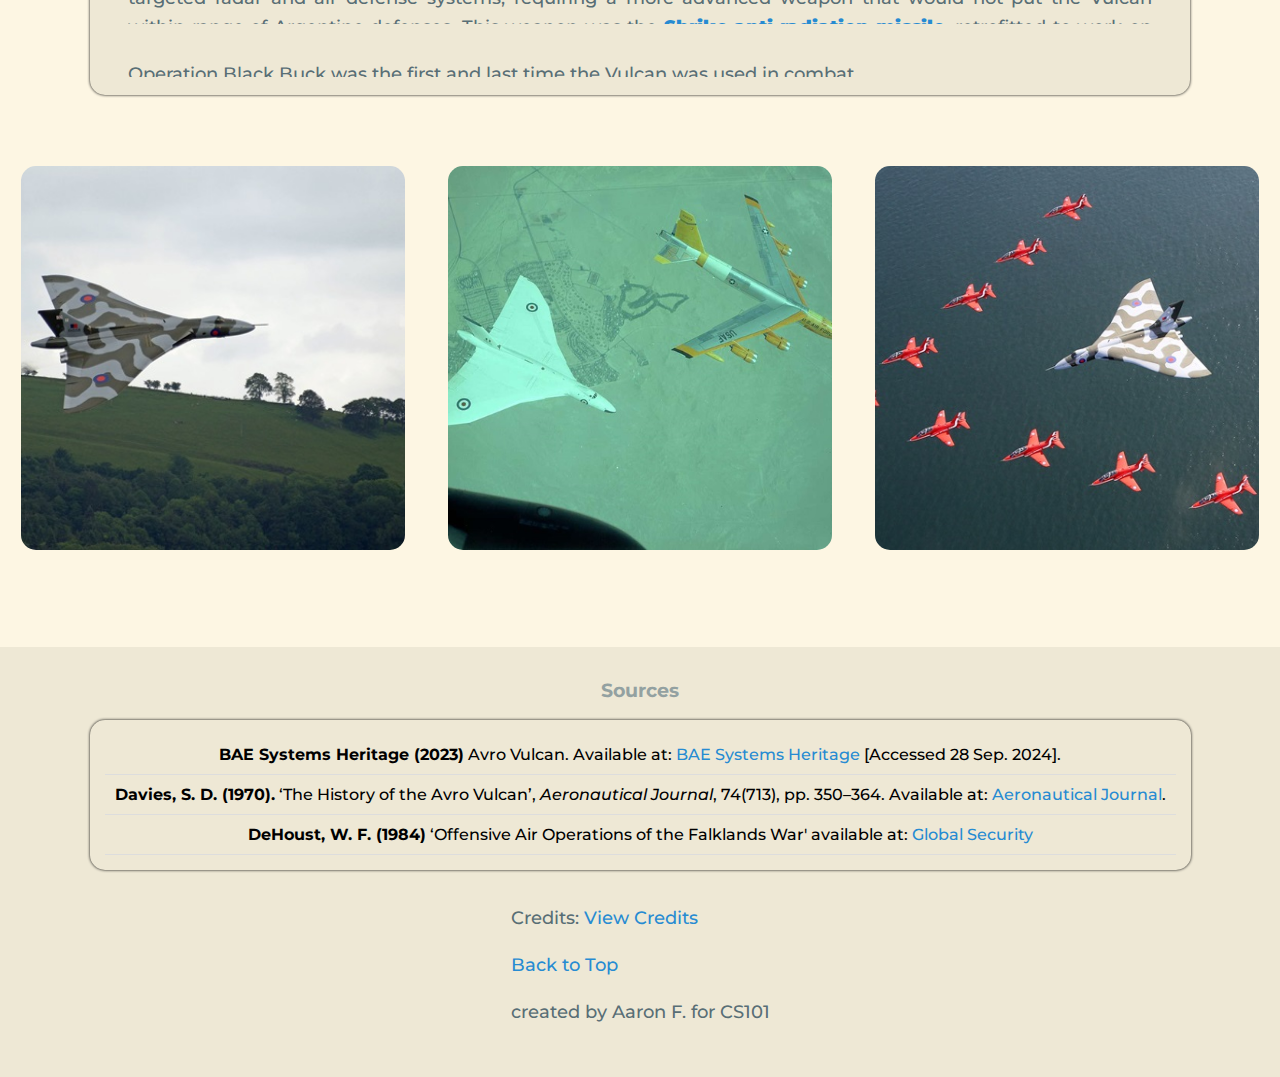
==== commit d3a87066: "added info on opeation in the falklands" ====
--- a/assignment1.7/index.html
+++ b/assignment1.7/index.html
@@ -14,26 +14,25 @@
 
 </head>
 <body>
-    <header>
+    <header id="header">
         <h1>Avro Vulcan</h1>
-        <h4>1956-1984</h4>
-
+        <h4>The Tin Triangle</h4>
     </header>
     <section class="ribben-section">
-        <h3>basic information</h3>
+        <h2>Basic Information</h2>
         <div class="flex-container">
             <div class="flex-content" id="basic-text">
-            <!--taxt left-->
-            <p>The Avro Vulcan was a britsh second-generation Stratigic bomber of the V-Bomber Fleet.</p>
-            <p> It was one of britans greatest techneological achivement of the early jet age</p>
+            <!--Text left-->
+            <p><span class="highlight">The Avro Vulcan</span> was a British second-generation strategic bomber of the V-Bomber Fleet.</p>
+            <p>It was one of <span class="highlight">Britain's</span> greatest technological achievements of the early jet age.</p>
 
-            <p>the plane was a part of the Royal Air Forces V-bomber fleet it was the longest serving member of this fleet and was the most radicaly designed of the 3</p>
+            <p>The plane was a part of the <span class="highlight">Royal Air Force's</span> V-bomber fleet. It was the longest-serving member of this fleet and was the most radically designed of the three.</p>
 
-            <p>the Vulcan was designed to carry Britans nuclear detterent during the cold war</p>
+            <p>The Vulcan was designed to carry <span class="highlight">Britain's nuclear deterrent</span> during the Cold War.</p>
 
-            <p>the Vulcan was retired in 1984</p>
+            <p>The Vulcan was most known for its iconic engine sounds, known as the <a href="https://www.youtube.com/watch?v=w1igQoRqpBA">Vulcan Howl</a>.</p>
 
-
+            <p>The Vulcan was retired in <span class="highlight">1984</span>.</p>
             </div>
             <div class="flex-content">
                 <!--Table Right-->
@@ -67,63 +66,92 @@
                         <td>Strategic bomber</td>
                     </tr>
                 </table>
-                
-<!--   source BAESytems https://www.baesystems.com/en/heritage/avro----vulcan#:~:text=The%20A.V.,some%20as%20the%20riskiest%20option.  -->
-
             </div>
         </div>
     </section>
     <section class="flex-container" id="details">
-    <!--more details-->
-    <article class="flex-content">
-        <h2>Role</h2>
-        <p>
-            The <span class="highlight">Avro Vulcan</span> was the most iconic member of the V-bombers created for the RAF under B.35/46 in order to be part of the UK's brand new nuclear deterrent during the Cold War. Like other V-bombers, the Vulcan was capable of delivering nuclear payloads around the world. At the time of service, it was nearly unreachable or uncatchable by Soviet air defenses, thanks in part to its radical airframe and impressive delta wing, allowing the aircraft to operate at high speeds and altitudes. It became one of the most impressive and important parts of Britain's nuclear triad.
-        </p>
-    </article>
-    
-    <article class="flex-content">  
-            <h2>Reterment</h2>
+        <!--More details-->
+        <article class="flex-content">
+            <h2>Role</h2>
+            <p>
+                The <span class="highlight">Avro Vulcan</span> was the most iconic member of the V-bombers created for the RAF under <span class="highlight">B.35/46</span> to be part of the UK's nuclear deterrent during the Cold War. Like other V-bombers, the Vulcan was capable of delivering nuclear payloads around the world. At the time of service, it was nearly unreachable by Soviet air defenses, thanks to its radical airframe and impressive delta wing, allowing the aircraft to operate at high speeds and altitudes. It became a critical part of <span class="highlight">Britain's nuclear triad</span>.
+            </p>
+        </article>
+        
+        <article class="flex-content">  
+            <h2>Retirement</h2>
+            <p>
+                The <span class="highlight">Vulcan</span> was retired in <span class="highlight">1984</span> after almost 30 years of service. This was due to many factors, including the development of modern air defense systems like the <span class="highlight">S-300</span> and interceptors like the <span class="highlight">MiG-25</span>, which made the Vulcan unable to compete. It was replaced by smaller and more modern aircraft like the Anglo-French <span class="highlight">SEPECAT Jaguar</span> and the <span class="highlight">Panavia Tornado</span>, both of which could perform the Vulcan's role.
+            </p>
+            <p>
+                Many examples of the Vulcan are preserved around the UK, including one at <span class="highlight">East Fortune, Scotland</span>. This plane, a B.2 model under the serial number <span class="highlight">XM597</span>, is notable for being one of the only Vulcans to see combat during the <span class="highlight">Falklands War</span> in 1982.
+            </p>
+        </article>
+        
+        <article class="flex-content" id="widthDouble">
+            <h2>Operation Black Buck</h2>
+            <p>
+                <span class="highlight">Operation Black Buck</span> was a group of seven raids from <span class="highlight">Ascension Island</span> to the Falklands during the <span class="highlight">Falklands War</span>. These raids were carried out on Argentine targets, with the first three targeting the runway at Port Stanley. These raids were the first action taken by Britain after Argentina captured the Falklands. They were partially successful, with the runway being put out of action for a short time.
+            </p>
 
-        </article>
-        <article class="flex-content" id="widthDouble">
-            <h2>Devempment</h2>
+            <p>
+                The raids were, at the time, the longest bombing missions in history, covering over <span class="highlight">12,000 km</span> round trip.
+            </p>
 
+            <p>
+                The Vulcans used <span class="highlight">1,000 lb bombs</span> to destroy the runways, with each plane carrying 21 bombs. Later raids targeted radar and air defense systems, requiring a more advanced weapon that would not put the Vulcan within range of Argentine defenses. This weapon was the <span class="highlight">Shrike anti-radiation missile</span>, retrofitted to work on the Vulcan via external pylons.
+            </p>
+
+            <p>
+                Operation Black Buck was the first and last time the Vulcan was used in combat.
+            </p>
         </article>
     </section>
+    
     <section class="flex-container" id="gallery">
         <!--Photos-->
         <img src="images/gallery/valcan_flyby.jpg" alt="An Avro Vulcan flying over the ground" class="flex-content">
         <img src="images/gallery/valcan_b52.jpg" alt="An Avro Vulcan flying in formation with a B-52" class="flex-content">
         <img src="images/gallery/red_arrow_vulcan.jpg" alt="An Avro Vulcan flying in formation with the Red Arrows' BAE Hawks" class="flex-content">
     </section>
+    
     <footer>
         <div class="flex-container">
             <div class="flex-content">
                 <h3>Sources</h3>
                 <ul class="source-list">
                     <li>
-                        <strong>BAE Systems Heritage (2023)</strong>
-                        Avro Vulcan Available at: 
-                        <a href="https://www.baesystems.com/en/heritage/avro----vulcan#:~:text=The%20A.V." target="_blank" rel="noopener noreferrer">https://www.baesystems.com/en/heritage/avro----vulcan#:~:text=The%20A.V.</a>
-
-                        </a> [Accessed 28 Sep. 2024].
+                        <strong>BAE Systems Heritage (2023)</strong> 
+                        Avro Vulcan. Available at: 
+                        <a href="https://www.baesystems.com/en/heritage/avro----vulcan#:~:text=The%20A.V." target="_blank" rel="noopener noreferrer">BAE Systems Heritage</a> 
+                        [Accessed 28 Sep. 2024].
                     </li>
                     <li>
-                        <strong>Davies, S. D. (1970).</strong>
+                        <strong>Davies, S. D. (1970).</strong> 
                         ‘The History of the Avro Vulcan’, <em>Aeronautical Journal</em>, 74(713), pp. 350–364. Available at: 
-                        <a href="https://doi.org/10.1017/S0001924000047734" target="_blank" rel="noopener noreferrer">https://doi.org/10.1017/S0001924000047734</a>
+                        <a href="https://doi.org/10.1017/S0001924000047734" target="_blank" rel="noopener noreferrer">Aeronautical Journal</a>.
+                    </li>
+                    <li>
+                        <strong>DeHoust, W. F. (1984)</strong>
+                        ‘Offensive Air Operations of the Falklands War'
+                        available at: 
+                        <a href="https://www.globalsecurity.org/military/library/report/1984/WDH.htm" target="_blank" rel="noopener noreferrer">Global Security</a>
                     </li>
                 </ul>
-                
             </div>
             <div class="flex-content">
                 <p>Credits: 
                     <a href="https://github.com/AaronF86/cs101/blob/main/assignment1.7/CREDITS.md" target="_blank" rel="noopener noreferrer">View Credits</a>
                 </p>
+                <p>
+                    <a href="#header">Back to Top</a>
+                </p>
+                <p>
+                    created by Aaron F. for CS101 
+                </p>
             </div>
+
         </div>
     </footer>
-    
 </body>
-</html>+</html>
--- a/assignment1.7/style.css
+++ b/assignment1.7/style.css
@@ -91,6 +91,7 @@
 }
 
 .ribben-section {
+    text-align: center;
     background-color: var(--color-bg-alt);
     padding-left: 2%;
     margin-bottom: 10%;
@@ -98,6 +99,10 @@
 
 #basic-text {
     width: 50%;
+}
+
+#basic-text p {
+    text-align: center;
 }
 
 .flex-container {
@@ -188,6 +193,13 @@
     border-bottom: 1px solid #ddd; 
 }
 
+footer {
+    background-color: var(--color-bg-alt);
+    text-align: center;
+    padding: 1%;
+    margin-top: 5%;
+}
+
 @media screen and (max-width: 720px) {
     .flex-container {
         flex-direction: column;
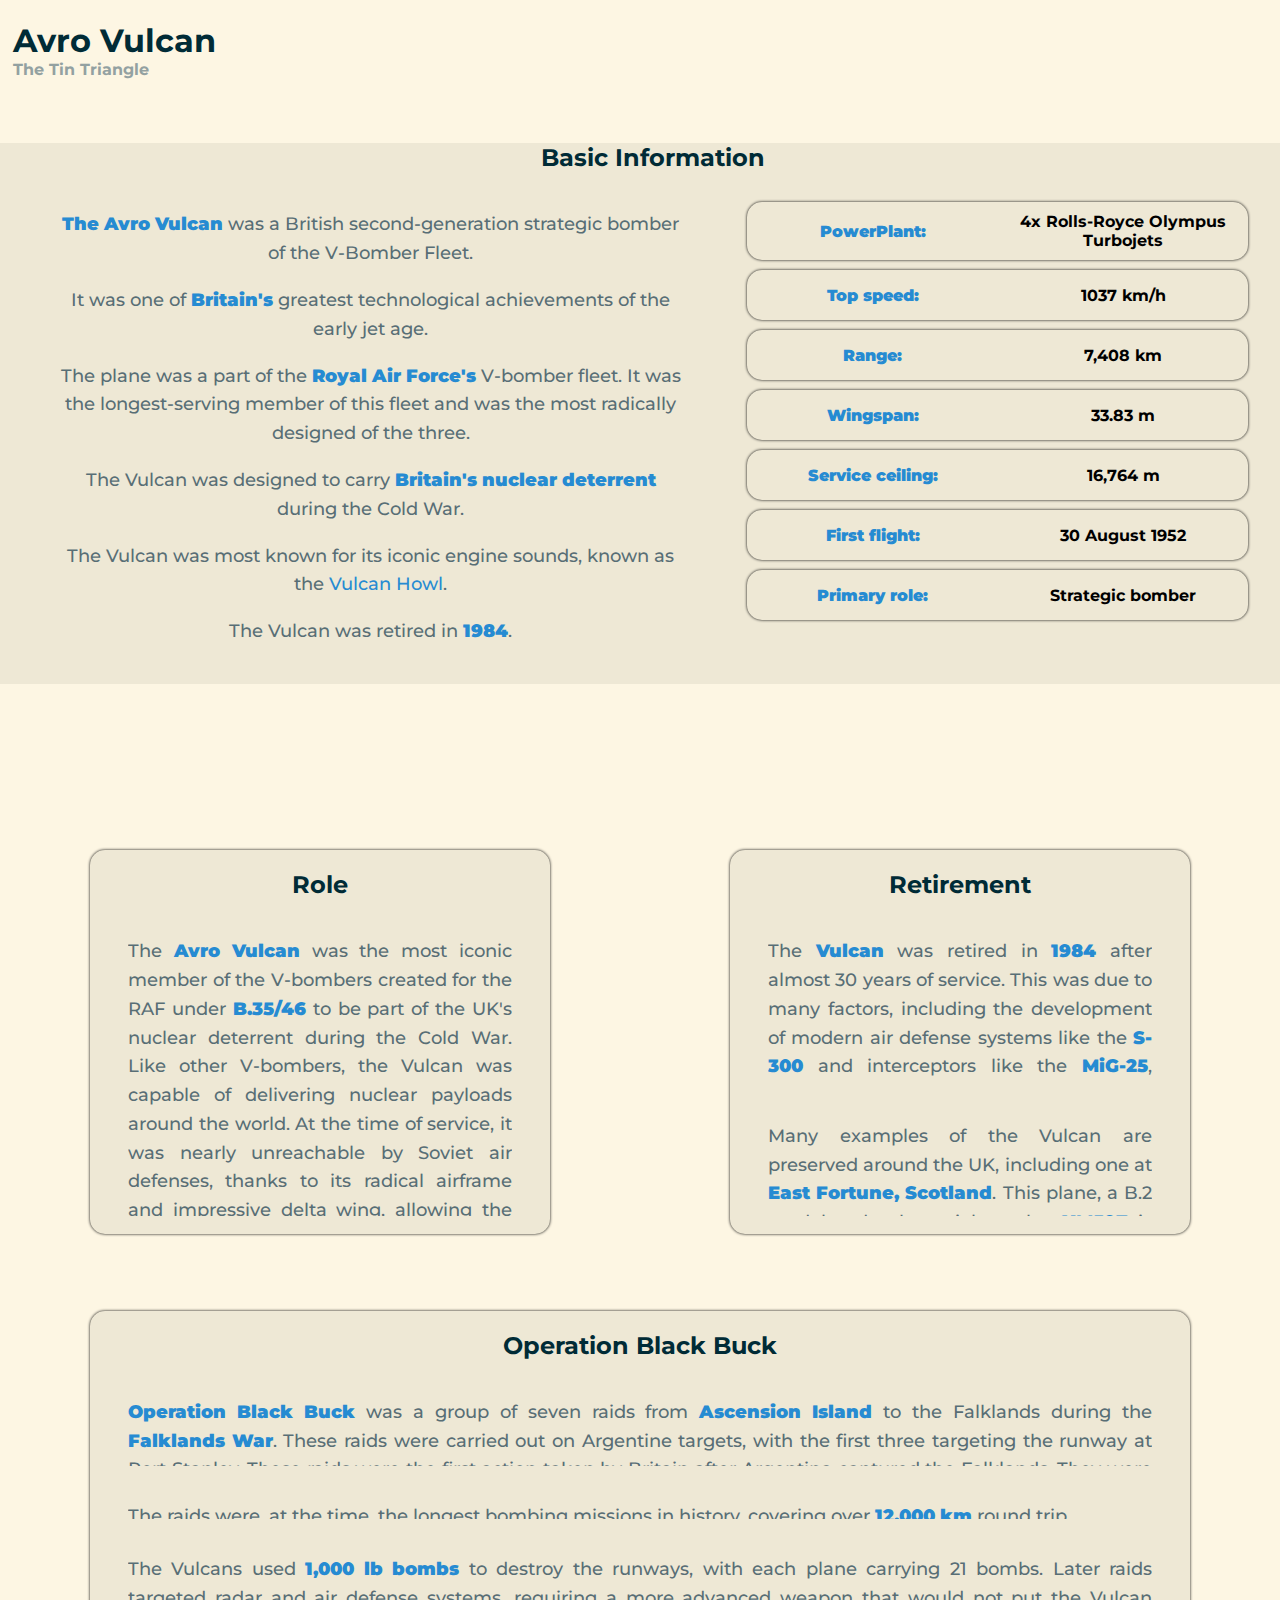
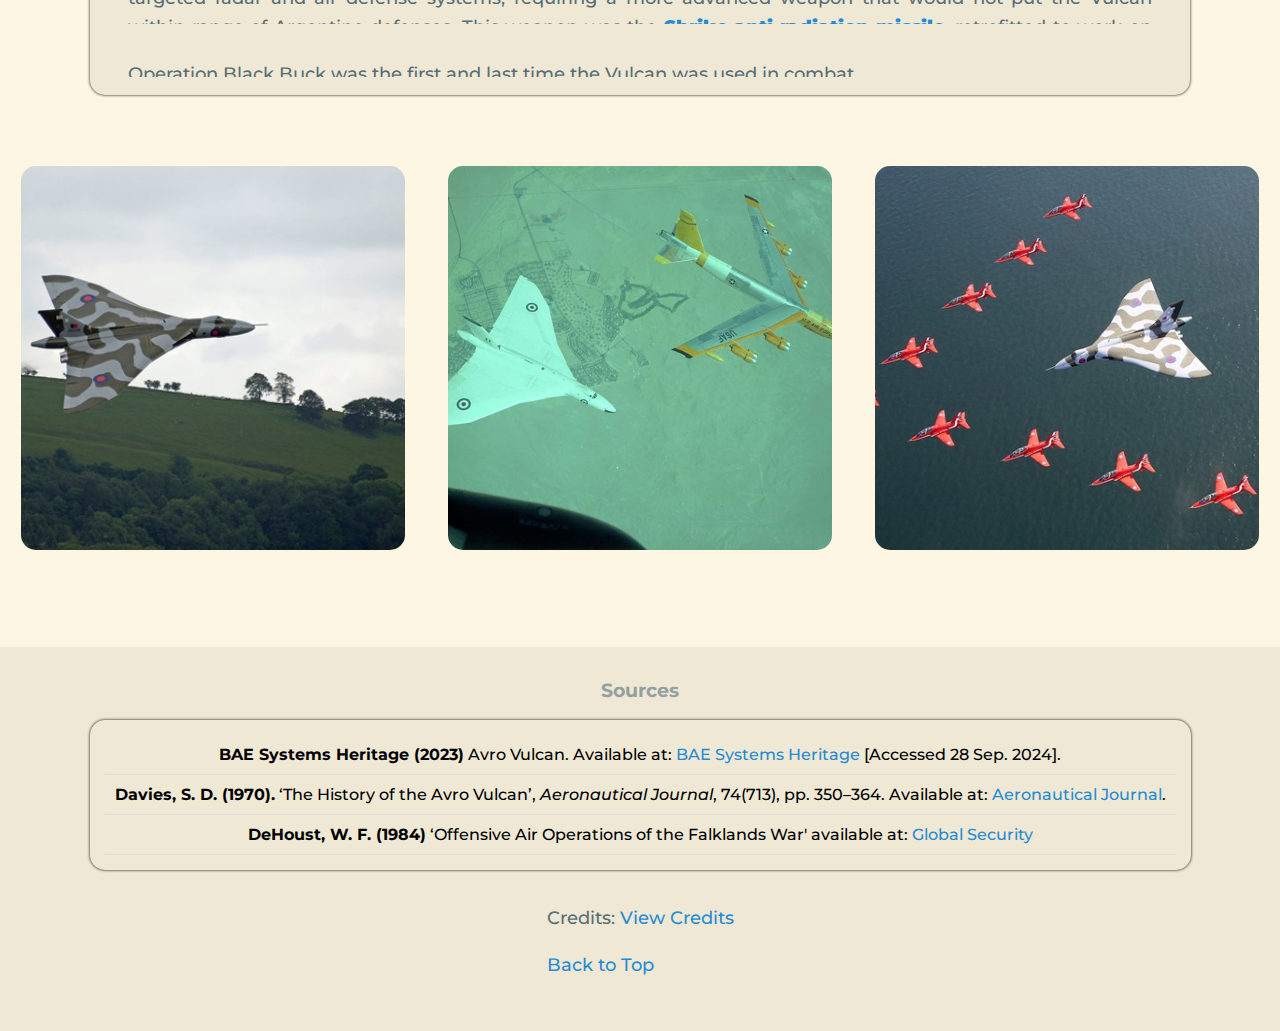
==== commit bb0a6af9: "centered text on horzontal screens" ====
--- a/assignment1.7/index.html
+++ b/assignment1.7/index.html
@@ -146,9 +146,6 @@
                 <p>
                     <a href="#header">Back to Top</a>
                 </p>
-                <p>
-                    created by Aaron F. for CS101 
-                </p>
             </div>
 
         </div>
--- a/assignment1.7/style.css
+++ b/assignment1.7/style.css
@@ -203,11 +203,16 @@
 @media screen and (max-width: 720px) {
     .flex-container {
         flex-direction: column;
+        align-content: center;
+    }
+
+    .flex-content {
+      text-align: center;
+      align-self: center;
     }
 
     body {
         display: flex;
-        align-items: center;
         flex-direction: column;
     }
 
